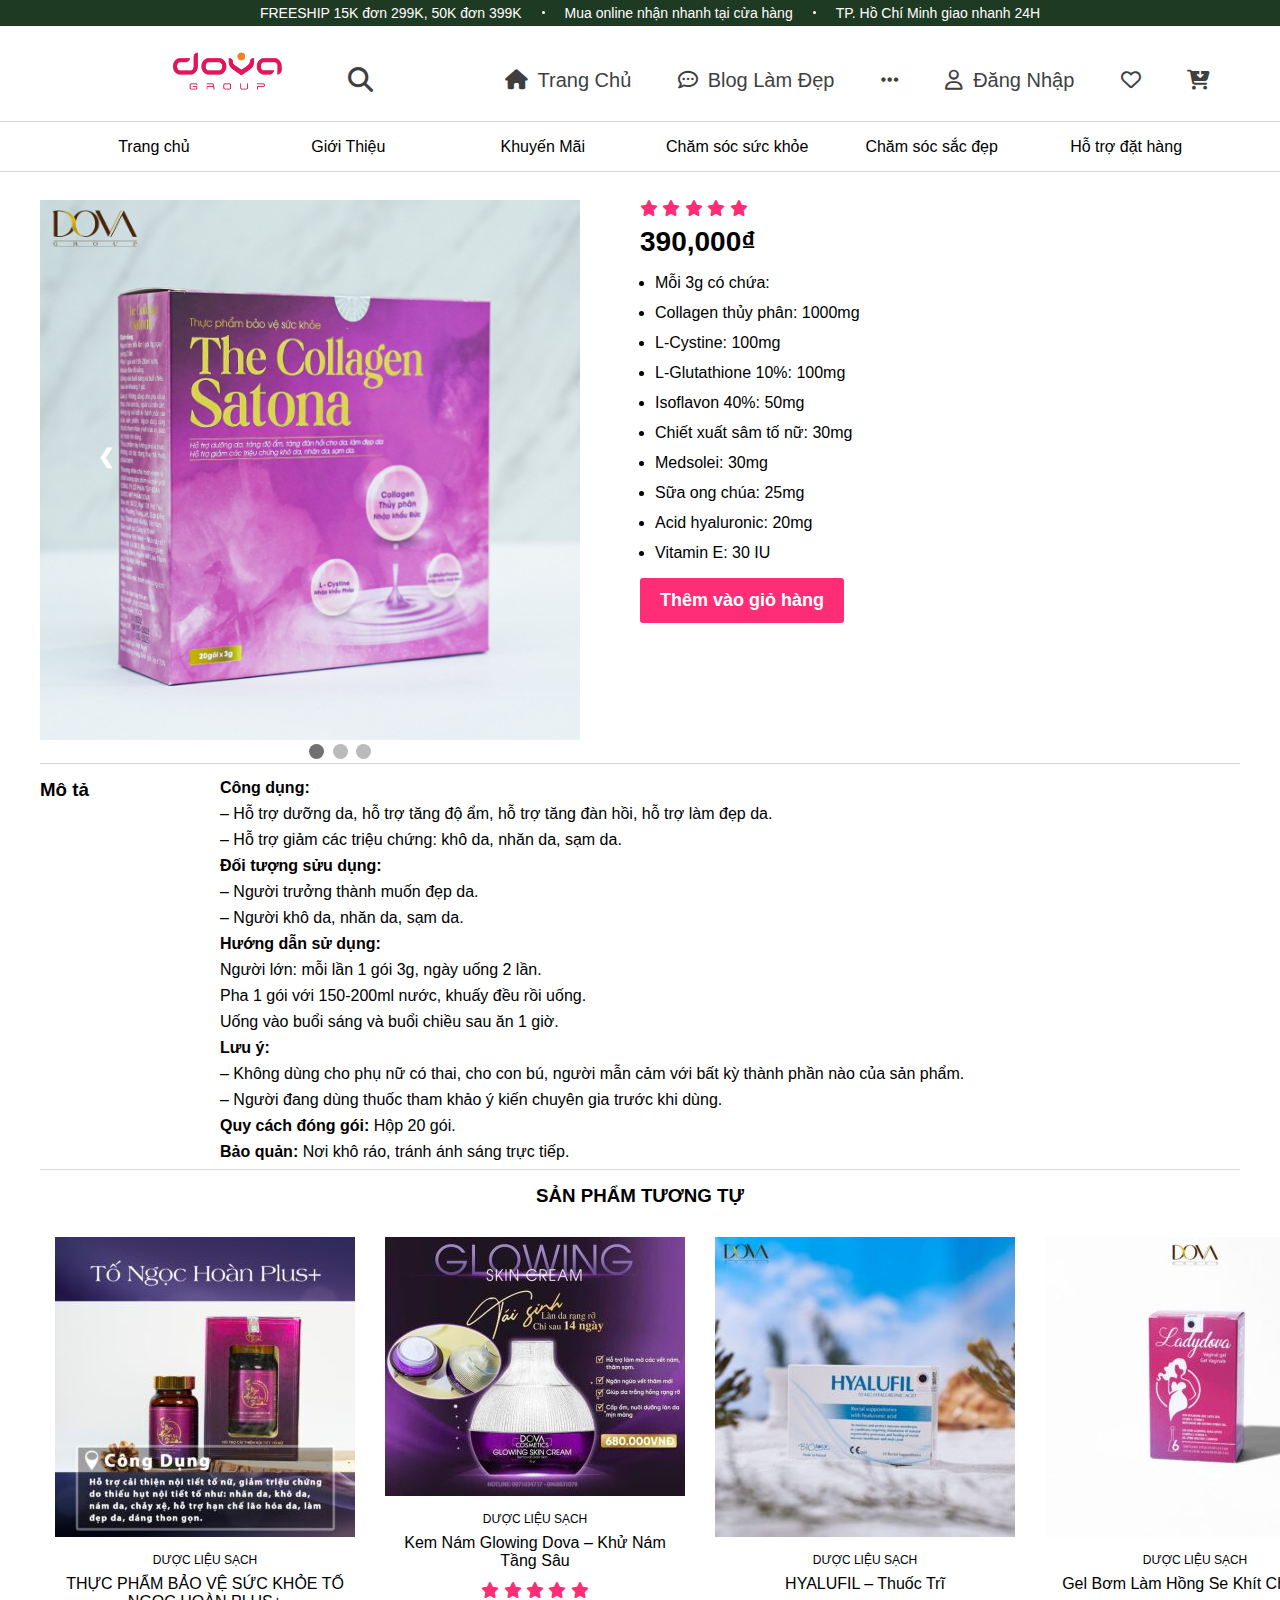
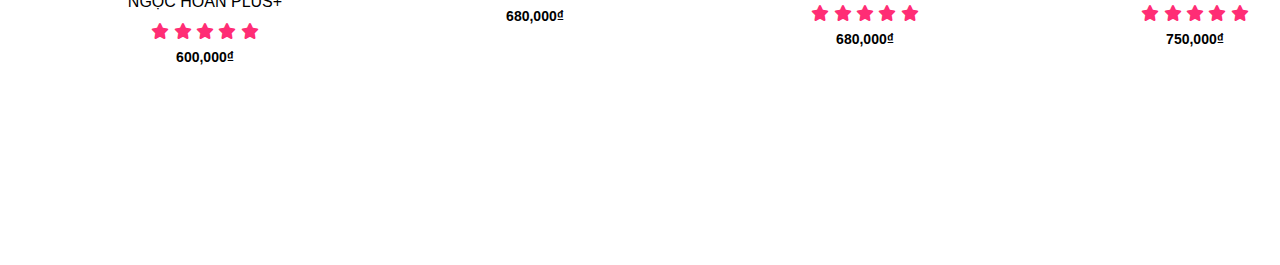
==== product-detail.html @ a6490cde "12/5 s" ====
<!DOCTYPE html>
<html lang="en">

<head>
    <meta charset="UTF-8">
    <meta name="viewport" content="width=device-width, initial-scale=1.0">
    <title>DOVA</title>
    <link rel="stylesheet" href="https://cdnjs.cloudflare.com/ajax/libs/font-awesome/6.5.2/css/all.min.css" />
    <link rel="stylesheet" href="assest/css/style.css">
    <link rel="stylesheet" href="assest/css/product-detail.css">

</head>

<body>
    <div id="main">
        <div id="header">
            <div class="top__header">
                <div class="top__header-sale">FREESHIP 15K đơn 299K, 50K đơn 399K</div>
                <div class="top__header-sale space"></div>
                <div class="top__header-sale">Mua online nhận nhanh tại cửa hàng</div>
                <div class="top__header-sale space"></div>
                <div class="top__header-sale">TP. Hồ Chí Minh giao nhanh 24H</div>
            </div>
            <nav class="center__header">
                <ul class="center__header-ul">
                    <li class="center__header-li">
                        <img src="assest/image/logo.png" alt="logo" style="width:130px">
                    </li>
                    <li class="center__header-li">
                        <div class="center__header-li-search">
                            <i class="fa-solid fa-magnifying-glass"></i>
                        </div>
                    </li>
                    <li class="center__header-li">
                        <a href=""><i class="fa-solid fa-house"></i><span class="center__header-span">Trang
                                Chủ</span></a>

                    </li>
                    <li class="center__header-li">
                        <a href=""><i class="fa-regular fa-comment-dots"></i><span class="center__header-span">Blog Làm
                                Đẹp</span></a>

                    </li>
                    <li class="center__header-li">
                        <a href=""><i class="fa-solid fa-ellipsis"></i></a>
                    </li>
                    <li class="center__header-li">
                        <a href=""><i class="fa-regular fa-user"></i><span class="center__header-span">Đăng
                                Nhập</span></a>

                    </li>
                    <li class="center__header-li">
                        <a href=""><i class="fa-regular fa-heart"></i></a>
                    </li>
                    <li class="center__header-li">
                        <a href=""><i class="fa-solid fa-cart-arrow-down"></i></a>
                    </li>
                </ul>
            </nav>
            <nav class="bottom__header-menu">
                <ul>
                    <li class="bottom__header-li">
                        <a href="">Trang chủ</a>
                    </li>
                    <li class="bottom__header-li">
                        <a href="">Giới Thiệu</a>
                        <div class="box-submenu">
                            <ul>
                                <li class="box"><a
                                        href="https://eva.vn/nhan-vat-dep/a-hau-doanh-nhan-do-thi-van-anh-tro-thanh-dai-su-thuong-hieu-cua-dova-group-c262a522842.html?fbclid=IwZXh0bgNhZW0CMTAAAR0fRUrZaaQbsY3ogPz7OvZLKCM9IyGFdwpzVLK9JIgMuUllaYKMH0F7104_aem_AQQ5EDlS_EAVSYdzBAvLxYKsCRTvyVUkx0f4xTQNYvRNdqJoB_bWZwqBvP1R-X_pZ69zupzXatJ4HCBm0cHtUwTf">Đại
                                        sứ thương hiệu</a></li>
                                <li class="box"><a href="">Hành trình 10 năm</a></li>
                                <li class="box"><a href="">Tầm nhìn - Sứ mệnh</a></li>
                                <li class="box"><a href="">Đội ngũ nhân viên</a></li>
                            </ul>
                        </div>
                    </li>
                    <li class="bottom__header-li">
                        <a href="">Khuyến Mãi</a>
                    </li>
                    <li class="bottom__header-li">
                        <a href="">Chăm sóc sức khỏe</a>
                    </li>
                    <li class="bottom__header-li">
                        <a href="">Chăm sóc sắc đẹp</a>
                    </li>
                    <li class="bottom__header-li">
                        <a href="">Hỗ trợ đặt hàng</a>
                    </li>
                </ul>
            </nav>
        </div>

        <div class="wrapper">
            <div class="product-container">
                <div class="product-detail">
                    <div id="slider_chitietsp">

                        <div class="bgr">
                            <img src="assest/image/Collagen1.jpg" alt="" style="width: 90%;">
                        </div>
                        <div class="bgr">
                            <img src="assest/image/Collagen2.jpg" alt="" style="width: 90%;">
                        </div>
                        <div class="bgr">
                            <img src="assest/image/Collagen3.jpg" alt="" style="width: 90%;">
                        </div>
                        <a class="prev" onclick="plusSlides(-1)">❮</a>
                        <a class="next" onclick="plusSlides(1)">❯</a>

                        <div style="text-align:center">
                            <span class="dot" onclick="currentSlide(1)"></span>
                            <span class="dot" onclick="currentSlide(2)"></span>
                            <span class="dot" onclick="currentSlide(3)"></span>
                        </div>
                    </div>
                    <div class="p-detail">
                        <div class="product-rating">
                            <i class="fa fa-star" aria-hidden="true"></i>
                            <i class="fa fa-star" aria-hidden="true"></i>
                            <i class="fa fa-star" aria-hidden="true"></i>
                            <i class="fa fa-star" aria-hidden="true"></i>
                            <i class="fa fa-star" aria-hidden="true"></i>
                        </div>
                        <div class="product-price">
                            390,000₫
                        </div>
                        <div class="product-short-description">
                            <ul>
                                <li>Mỗi 3g có chứa:</li>
                                <li>Collagen thủy phân: 1000mg</li>
                                <li>L-Cystine: 100mg</li>
                                <li>L-Glutathione 10%: 100mg</li>
                                <li>Isoflavon 40%: 50mg</li>
                                <li>Chiết xuất sâm tố nữ: 30mg</li>
                                <li>Medsolei: 30mg</li>
                                <li>Sữa ong chúa: 25mg</li>
                                <li>Acid hyaluronic: 20mg</li>
                                <li>Vitamin E: 30 IU</li>
                            </ul>
                        </div>
                        <div class="product-button">
                            <button class="btn btn-add-cart">
                                Thêm vào giỏ hàng
                            </button>
                        </div>
                    </div>
                </div>
                <div class="product-description">
                    <h3>Mô tả</h3>
                    <div class="product-description-detail">
                        <div><strong>Công dụng:</strong></div>
                        <div>– Hỗ trợ dưỡng da, hỗ trợ tăng độ ẩm, hỗ trợ tăng đàn hồi, hỗ trợ làm đẹp da.</div>
                        <div>– Hỗ trợ giảm các triệu chứng: khô da, nhăn da, sạm da.</div>
                        <div><strong>Đối tượng sửu dụng:</strong></div>
                        <div>– Người trưởng thành muốn đẹp da.</div>
                        <div>– Người khô da, nhăn da, sạm da.</div>
                        <div><strong>Hướng dẫn sử dụng:</strong></div>
                        <div>Người lớn: mỗi lần 1 gói 3g, ngày uống 2 lần.</div>
                        <div>Pha 1 gói với 150-200ml nước, khuấy đều rồi uống.</div>
                        <div>Uống vào buổi sáng và buổi chiều sau ăn 1 giờ.</div>
                        <div><strong>Lưu ý:</strong></div>
                        <div>– Không dùng cho phụ nữ có thai, cho con bú, người mẫn cảm với bất kỳ thành phần nào của
                            sản phẩm.</div>
                        <div>– Người đang dùng thuốc tham khảo ý kiến chuyên gia trước khi dùng.</div>
                        <div><strong>Quy cách đóng gói:</strong>&nbsp;Hộp 20 gói.</div>
                        <div><strong>Bảo quản:</strong>&nbsp;Nơi khô ráo, tránh ánh sáng trực tiếp.</div>
                    </div>
                </div>
                <div class="product-related">
                    <h3>Sản phẩm tương tự</h3>
                    <div class="p-related">
                        <div class="product-relateds">
                            <div class="p-related-detail">
                                <img src="assest/image/p1.jpg" alt="">
                                <p>Dược liệu sạch</p>
                                <h4>THỰC PHẨM BẢO VỆ SỨC KHỎE TỐ NGỌC HOÀN PLUS+</h4>
                                <div class="product-rating">
                                    <i class="fa fa-star" aria-hidden="true"></i>
                                    <i class="fa fa-star" aria-hidden="true"></i>
                                    <i class="fa fa-star" aria-hidden="true"></i>
                                    <i class="fa fa-star" aria-hidden="true"></i>
                                    <i class="fa fa-star" aria-hidden="true"></i>
                                </div>
                                <div class="p-related-price">
                                    600,000₫
                                </div>
                            </div>
                            <div class="p-related-detail">
                                <img src="assest/image/Kem_nám.jpg" alt="" >
                                <p>Dược liệu sạch</p>
                                <h4>Kem Nám Glowing Dova – Khử Nám Tầng Sâu</h4>
                                <div class="product-rating">
                                    <i class="fa fa-star" aria-hidden="true"></i>
                                    <i class="fa fa-star" aria-hidden="true"></i>
                                    <i class="fa fa-star" aria-hidden="true"></i>
                                    <i class="fa fa-star" aria-hidden="true"></i>
                                    <i class="fa fa-star" aria-hidden="true"></i>
                                </div>
                                <div class="p-related-price">
                                    680,000₫
                                </div>
                            </div>
                            <div class="p-related-detail">
                                <img src="assest/image/Thuốc_Trĩ.jpg" alt="">
                                <p>Dược liệu sạch</p>
                                <h4>HYALUFIL – Thuốc Trĩ</h4>
                                <div class="product-rating">
                                    <i class="fa fa-star" aria-hidden="true"></i>
                                    <i class="fa fa-star" aria-hidden="true"></i>
                                    <i class="fa fa-star" aria-hidden="true"></i>
                                    <i class="fa fa-star" aria-hidden="true"></i>
                                    <i class="fa fa-star" aria-hidden="true"></i>
                                </div>
                                <div class="p-related-price">
                                    680,000₫
                                </div>
                            </div>
                            <div class="p-related-detail">
                                <img src="assest/image/GEL.jpg" alt="">
                                <p>Dược liệu sạch</p>
                                <h4>Gel Bơm Làm Hồng Se Khít Châu Âu</h4>
                                <div class="product-rating">
                                    <i class="fa fa-star" aria-hidden="true"></i>
                                    <i class="fa fa-star" aria-hidden="true"></i>
                                    <i class="fa fa-star" aria-hidden="true"></i>
                                    <i class="fa fa-star" aria-hidden="true"></i>
                                    <i class="fa fa-star" aria-hidden="true"></i>
                                </div>
                                <div class="p-related-price">
                                    750,000₫
                                </div>
                            </div>
                        </div>
                    </div>
                </div>
            </div>
        </div>

        <div id="footer">

        </div>
    </div>


    <script src="assest/javascript/script.js"></script>
</body>

</html>
---- assest/css/style.css ----
* {
    margin: 0;
    padding: 0;
    box-sizing: border-box;
    font-family: sans-serif;
}

#header {
    position: fixed;
    left: 0px;
    right: 0px;
    top: 0px;
    background: rgb(255, 255, 255);
    z-index: 1;
}

.top__header {

    display: flex;
    justify-content: center;
    align-content: center;
    background-color: #1f3a22;
    width: auto;
    height: 26px;
    position: relative;
}

.top__header-sale {
    font-size: 14px;
    margin-left: 20px;
    margin-top: 5px;
    color: white;
}

.space {
    width: 3px;
    height: 3px;
    min-width: 3px;
    border-radius: 50%;
    background-color: white;
    margin-top: 11px;
}

.center__header {
    background-color: rgb(255, 255, 255);
    margin-bottom: 50px;
    height: 45px;
    color: rgb(0, 0, 0);
    margin-left: 9%;

}

.center__header-ul {
    display: flex;
    justify-content: space-between;
    align-items: center;
    max-width: 1300px;
    position: relative;
    width: 90%;
    margin-left: 4%;

}

.center__header-li {
    list-style: none;
    color: rgb(64, 63, 63);
    

}
.center__header-li-space {
    list-style: none;
    height: 20px;
    min-width: 2px;
    border-radius: 10%;
    background-color: rgb(64, 63, 63);
    margin-top: 11px;
    margin-right: 30px;
    margin-left: 30px;
}
.center__header-li-search {
    margin-right: 70px;
    margin-left: 50px;
}
.center__header-li-search .search-header {
    width: 260px;
    height: 40px;
    border-radius: 40px;

}

.fa-magnifying-glass {
    margin-left: -40px;
    font-size: 25px;
}

.center__header-li i {
    margin-top: 10px;
}

.center__header-li {
    font-size: 20px;

}

.center__header-li a {
    text-decoration: none;
    color: rgb(64, 63, 63);
}

.center__header-li .center__header-span {
    margin-left: 10px;
}

.bottom__header-menu {
    border-bottom: 1px solid #d3d7d3;
}

.bottom__header-menu ul {

    height: 50px;
    border-top: 1px solid #d3d7d3;
    text-align: center;

}

.bottom__header-menu .bottom__header-li {
    list-style-type: none;
    display: inline-table;
    height: 40px;
    width: 190px;
    line-height: 50px;
}
.fa-chevron-down {
    color: rgb(64, 63, 63);
}
.bottom__header-menu a {
    color: rgb(0, 0, 0);
    text-decoration: none;
    display: block;
    position: relative;

}

.bottom__header-menu .bottom__header-li>a::after {
    content: "";
    height: 5px;
    width: 0;
    background: #cd2e98;
    position: absolute;
    bottom: 0px;
    left: 0;
    transition: all 0.3s ease-in-out;
    border-radius: 10px;
}

.bottom__header-menu a:hover::after {
    width: 100%;
}

.bottom__header-menu .fa-chevron-down {
    margin-left: 5px;
}

.box-submenu .box {
    background: #ffffff;
    list-style: none;
}

.bottom__header-menu:hover .box-submenu {
    position: relative;
}

.box-submenu {
    display: none;
}

.bottom__header-menu li:hover .box-submenu {
    display: block;
}

.box-submenu ul li a {
    border-bottom: 1px solid #f0f0f0;
}

.bottom__header-li .box-submenu ul li:hover a {
    border-bottom: 1px solid #d77373;
}

/* slider */
#slider {
    margin: auto;
    max-width: 1060px;
    position: relative;
    margin-top: 180px;
}

#slider .bgr {
    margin-left: 82px;
}

#silder .bgr img {
    width: 100%;
    vertical-align: middle;
}


.prev,
.next {
    cursor: pointer;
    position: absolute;
    top: 50%;
    width: auto;
    padding: 16px;
    margin-top: -22px;
    color: white;
    font-weight: bold;
    font-size: 20px;
    transition: 0.6s ease;
    user-select: none;
}

.next {
    right: 86px;
    border-radius: 3px 0 0 3px;
}

.prev {
    left: 82px;
}

.prev:hover,
.next:hover {
    background-color: rgba(175, 227, 195, 0.8);
}

.dot {
    cursor: pointer;
    height: 15px;
    width: 15px;
    margin: 0 2px;
    background-color: #bbb;
    border-radius: 50%;
    display: inline-block;
    transition: background-color 0.6s ease;
}

.active,
.dot:hover {
    background-color: #717171;
}

.bgr {
    animation-name: fade;
    animation-duration: 1.5s;

}

@keyframes bgr {
    from {
        opacity: .4
    }

    to {
        opacity: 1
    }
}

@media only screen and (max-width: 300px) {

    .prev,
    .next,
    .text {
        font-size: 11px
    }
}

/*  */

.content-sidenav {
    display: flex;
}

/* list danh mục */
.grid {
    width: 360px;
    height: 764px;
    margin-left: 30px;
}

.grid__row {
    padding: 15px;
    cursor: pointer;
    position: absolute;
    top: 175px;
    color: rgb(15, 15, 15);
    background-image: url('../image/bg-danhmuc1.jpg');
    font-weight: lighter;
    font-size: 1.2rem;
    margin: auto;
    border-radius: 30px;
}

.grid__column-4 {
    padding-left: 12px;
    padding-right: 0px;
    width: auto;
}

.grid__column-8 {
    padding: 12px 12px;
    width: auto;
}

.category {
    border-radius: 2px;
}

.category_heading {
    font-size: 1.5rem;
    padding: 8px 16px;
    border-bottom: 1px solid rgba(0, 0, 0, 0.5);
}

.category_heading-icon {
    font-size: 1.2rem;
    margin-right: 4px;
    position: relative;
    top: -1px;
}

.category-list {
    padding-left: 0 0 8px 0;
    list-style: none;
}

.category-item__link {
    position: relative;
    font-size: 1.2rem;
    color: var(--text-color);
    text-decoration: none;
    padding: 8px 16px;
    display: block;
    transition: right linear 0.1s;
    right: 0;
}

.category-item__link:hover {
    right: -4px;
    color: var(--primary-color);
}
/* chi tiết sp */
#header {
    z-index: 1;
}

.wrapper {
    max-width: 1200px;
    margin: 200px auto;
}

.product-detail {
    display: flex;
}

#slider_chitietsp {
    width: 50%;
    margin-top: 0;
    min-height: 450px;
}

.p-detail {
    width: 50%;
}

.product-price {
    font-weight: 700;
    font-size: 28px;
    margin-bottom: 16px;
}

.product-short-description {
    padding-left: 15px;
    margin-bottom: 16px;
}

.product-short-description ul li {
    margin-bottom: 12px;
}

.product-rating {
    margin-bottom: 8px;
}

.product-rating {
    font-size: 16px;
    color: #ff2d75;
}

.btn-add-cart {
    cursor: pointer;
    font-size: 18px;
    color: #fff;
    padding: 12px 20px;
    border: none;
    background-color: #ff2d75;
    font-weight: 700;
    border-radius: 3px;
}

.btn-add-cart:hover {
    box-shadow: inset 0 0 0 100px rgba(0,0,0,.2);
}

.product-description {
    padding-top: 15px;
    border-top: 1px solid #d7d7d7;
    display: flex;
}

.product-description h3 {
    width: 15%;
}

.product-description .product-description-detail {
    width: 85%;
}

.product-description-detail * {
    margin-bottom: 8px;
}

.product-related {
    padding-top: 15px;
    border-top: 1px solid #d7d7d7;
}

.product-related h3 {
    font-weight: 700;
    font-style: 28px;
    text-transform: uppercase;
    text-align: center;
    margin-bottom: 30px;
}

.product-relateds {
    display: flex;
}

.p-related-detail {
    padding: 0 15px;
}

.p-related-detail img {
    margin-bottom: 12px;
}

.p-related-detail p {
    font-size: 12px;
    font-weight: 300;
    margin-bottom: 8px;
    text-transform: uppercase;
    text-align: center;
}

.p-related-detail h4 {
    font-weight: 300;
    text-align: center;
    font-size: 16px;
    white-space: .1;
    margin-bottom: 12px;
}

.p-related-detail .product-rating {
    text-align: center;
}

.p-related-price {
    font-weight: 700;
    font-size: 14px;
    text-align: center;
}
/* top sp bán chạy*/
.selling {
    max-width: 1170px;
    margin: 0 auto;
}
.headline-selling {
    text-align: center;
    padding: 30px 0px;
}
h2 {
    font-size: 24px;
    padding: 13px 23px;
    text-transform: uppercase;
    color: rgb(64, 63, 64);
    border: 2px solid rgb(64, 63, 64);
    border-radius: 25px;
    display: inline-block;
}
ul.products {
    display: flex;
    flex-wrap: wrap;
    justify-content: space-between;
    list-style: none;
}
ul.products li {
    flex-basis: 25%;
    padding-left: 18px;
    padding-right: 18px;
    box-sizing: border-box;
    margin-bottom: 18px;
}
ul.products li img {
    max-width: 100%;
    object-fit: cover;
    height: 300px;
    border-top-left-radius: 20px;
    border-top-right-radius: 20px;
    transition: all 0.3s ease-in-out;
}
ul.products li:hover img {
    transform: scale(1.1);
}
ul.products li .product-top a.buy-now {
    text-decoration: none;
    text-transform: uppercase;
    text-align: center;
    display: block;
    background: #d73c91;
    color: rgb(255, 255, 255);
    padding: 10px 0px;
    margin-top: 10px;
}
ul.products li .product-info a {
    display: block;
    text-decoration: none;
}
ul.products li .product-info .product-cat {
    font-size: 14px;
    margin-top: 10px;
    color: rgb(101, 101, 101);
}
ul.products li .product-info .product-name {
    font-size: 20px;
    margin-top: 5px;
    color: rgb(19, 18, 19);
    font-weight: 550;
}
ul.products li .product-info .product-info-price {
    font-weight: 600;
    font-size: 17px;
    margin-top: 10px;
    margin-bottom: 15px;
}
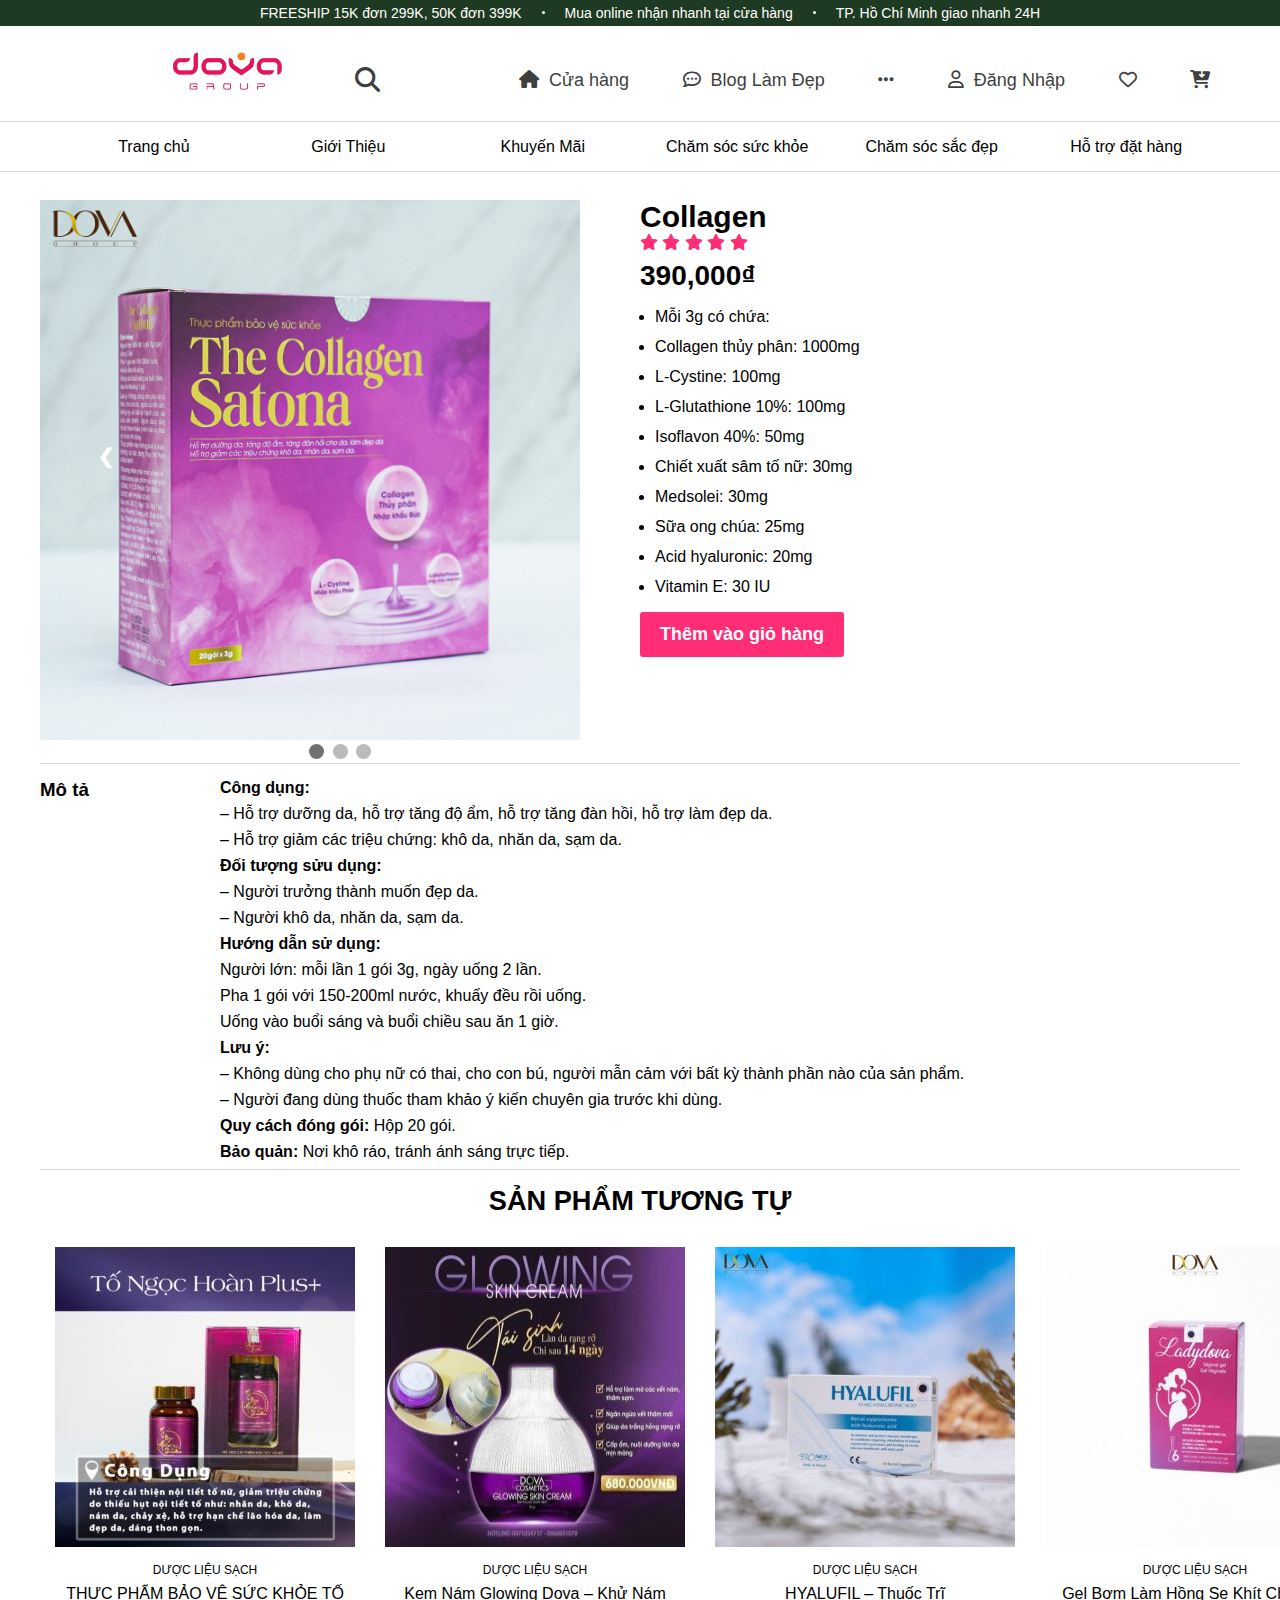
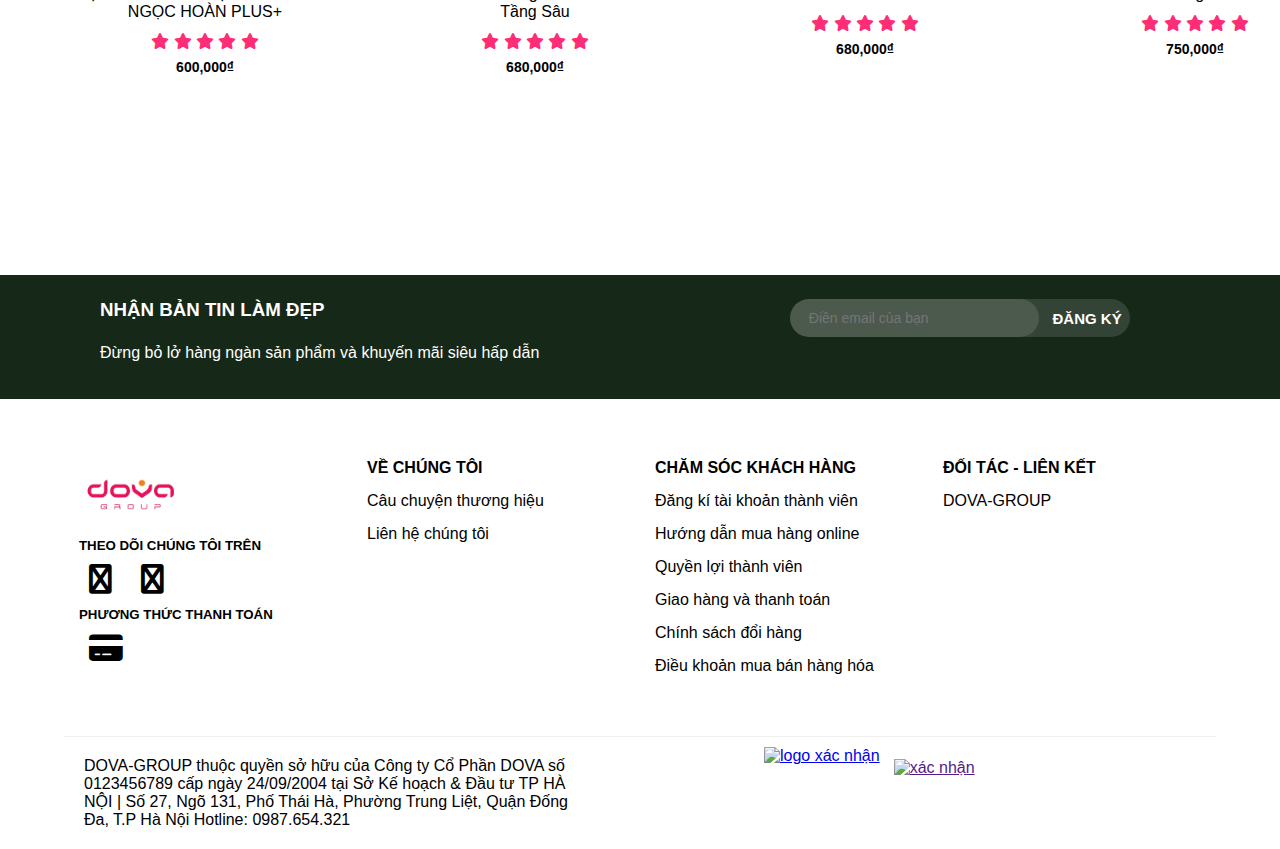
==== commit 607010bc: "17/5" ====
--- a/product-detail.html
+++ b/product-detail.html
@@ -32,8 +32,7 @@
                         </div>
                     </li>
                     <li class="center__header-li">
-                        <a href=""><i class="fa-solid fa-house"></i><span class="center__header-span">Trang
-                                Chủ</span></a>
+                        <a href=""><i class="fa-solid fa-house"></i><span class="center__header-span">Cửa hàng</span></a>
 
                     </li>
                     <li class="center__header-li">
@@ -60,7 +59,7 @@
             <nav class="bottom__header-menu">
                 <ul>
                     <li class="bottom__header-li">
-                        <a href="">Trang chủ</a>
+                        <a href="index.html">Trang chủ</a>
                     </li>
                     <li class="bottom__header-li">
                         <a href="">Giới Thiệu</a>
@@ -115,6 +114,7 @@
                         </div>
                     </div>
                     <div class="p-detail">
+                        <h3>Collagen</h3>
                         <div class="product-rating">
                             <i class="fa fa-star" aria-hidden="true"></i>
                             <i class="fa fa-star" aria-hidden="true"></i>
@@ -187,7 +187,7 @@
                                 </div>
                             </div>
                             <div class="p-related-detail">
-                                <img src="assest/image/Kem_nám.jpg" alt="" >
+                                <img src="assest/image/Kem_nám.jpg" alt="" style="height: 300px; width: 300px;" >
                                 <p>Dược liệu sạch</p>
                                 <h4>Kem Nám Glowing Dova – Khử Nám Tầng Sâu</h4>
                                 <div class="product-rating">
@@ -238,7 +238,112 @@
         </div>
 
         <div id="footer">
-
+            <div class="footer-top">
+                <div class="footer-top-center">
+                    <div class="footer-top-right">
+                        <h3>NHẬN BẢN TIN LÀM ĐẸP</h3>
+                        <br>
+                        <p style="margin-top: 5px;">Đừng bỏ lở hàng ngàn sản phẩm và khuyến mãi siêu hấp dẫn</p>
+                    </div>
+                    <div class="footer-top-left">
+                        <div class="footer-top-search ">
+                            <input type="text" placeholder="  Điền email của bạn" class="footer-top-search-email "
+                                value="">
+
+                            <div class="footer-top-search-register">
+                                <a href="">ĐĂNG KÝ</a>
+                            </div>
+                        </div>
+                    </div>
+                </div>
+            </div>
+
+            <div class="footer-center">
+                <div class="footer-center-support">
+                    <a href="#" class="footer-center-support-img"><img src="assest/image/logo.png" alt=""></a>
+                    <div class="footer-center-support-item">
+                        <h5>THEO DÕI CHÚNG TÔI TRÊN</h5>
+                        <div class="footer-center-support-item-flex">
+                            <a href=""><i class="fa fa-facebook-square" aria-hidden="true"></i></a>
+                            <a href=""><i class="fa fa-youtube-play" aria-hidden="true"></i></a>
+                            <a href=""><i class="fa fa-instagram" aria-hidden="true"></i></a>
+                        </div>
+                    </div>
+                    <div class="footer-center-support-banking">
+                        <h5>PHƯƠNG THỨC THANH TOÁN</h5>
+                        <div class="footer-center-support-item-flex">
+                            <a href=""><i class="fa fa-credit-card-alt" aria-hidden="true"></i></a>
+                            <a href=""><i class="fa fa-money" aria-hidden="true"></i></a>
+                        </div>
+                    </div>
+                </div>
+
+                <div class="footer-center-support">
+                    <h4>VỀ CHÚNG TÔI</h4>
+                    <div class="footer-center-support-colum">
+                        <a href="">Câu chuyện thương hiệu</a>
+                    </div>
+                    <div class="footer-center-support-colum">
+                        <a href="">Liên hệ chúng tôi</a>
+                    </div>
+                </div>
+
+                <div class="footer-center-support">
+                    <h4>CHĂM SÓC KHÁCH HÀNG</h4>
+                    <div class="footer-center-support-colum">
+                        <a href="">Đăng kí tài khoản thành viên</a>
+                    </div>
+                    <div class="footer-center-support-colum">
+                        <a href="">Hướng dẫn mua hàng online</a>
+                    </div>
+                    <div class="footer-center-support-colum">
+                        <a href="">Quyền lợi thành viên</a>
+                    </div>
+                    <div class="footer-center-support-colum">
+                        <a href="">Giao hàng và thanh toán</a>
+                    </div>
+                    <div class="footer-center-support-colum">
+                        <a href="">Chính sách đổi hàng</a>
+                    </div>
+                    <div class="footer-center-support-colum">
+                        <a href="">Điều khoản mua bán hàng hóa</a>
+                    </div>
+                </div>
+
+                <div class="footer-center-support">
+                    <h4>ĐỐI TÁC - LIÊN KẾT</h4>
+                    <div class="footer-center-support-colum">
+                        <a href="">DOVA-GROUP</a>
+                    </div>
+                </div>
+            </div>
+
+            <div class="footer-bottom">
+                <div class="footer-bottom-dash">
+                </div>
+                <div class="footer-bottom-support">
+                    <div class="footer-bottom-support-left">
+                        <p> DOVA-GROUP thuộc quyền sở hữu của Công ty Cổ Phần DOVA số 0123456789 cấp ngày 24/09/2004 tại
+                            Sở Kế hoạch & Đầu tư TP HÀ NỘI | Số 27, Ngõ 131, Phố Thái Hà, Phường Trung Liệt, Quận Đống
+                            Đa, T.P Hà Nội
+                            Hotline: 0987.654.321</p>
+                    </div>
+                    <div class="footer-bottom-support-right">
+                        <div class="footer-bottom-support-img">
+                            <a href="http://online.gov.vn/Home/WebDetails/4549" target="_blank" class="ft-img1">
+                                <img src="https://shopfront-cdn.tekoapis.com/common/da-dang-ky.png" alt="logo xác nhận"
+                                    class="ft-img2">
+                            </a>
+                        </div>
+                        <div class="footer-bottom-support-img">
+                            <a href="" target="_blank">
+                                <img src="https://thefaceshop.com.vn/images/verified-dmca.png" alt="xác nhận"
+                                    style="width: 50%; margin-top: 12px; margin-left: 14px;">
+                            </a>
+                        </div>
+                    </div>
+                </div>
+            </div>
         </div>
     </div>
 
--- a/assest/css/style.css
+++ b/assest/css/style.css
@@ -60,7 +60,9 @@
     margin-left: 4%;
 
 }
-
+.icon-backend {
+    list-style: none;
+}
 .center__header-li {
     list-style: none;
     color: rgb(64, 63, 63);
@@ -98,7 +100,7 @@
 }
 
 .center__header-li {
-    font-size: 20px;
+    font-size: 18px;
 
 }
 
@@ -371,7 +373,9 @@
 .p-detail {
     width: 50%;
 }
-
+.p-detail h3 {
+    font-size: 30px; 
+}
 .product-price {
     font-weight: 700;
     font-size: 28px;
@@ -432,9 +436,11 @@
 .product-related {
     padding-top: 15px;
     border-top: 1px solid #d7d7d7;
+    text-align: center;
 }
 
 .product-related h3 {
+    font-size: 1.7rem;
     font-weight: 700;
     font-style: 28px;
     text-transform: uppercase;
@@ -452,6 +458,7 @@
 
 .p-related-detail img {
     margin-bottom: 12px;
+    padding: .2;
 }
 
 .p-related-detail p {
@@ -551,4 +558,252 @@
     font-size: 17px;
     margin-top: 10px;
     margin-bottom: 15px;
+}
+.see-more a {
+    text-align: center;
+    font-size: 20px;
+    color: #d55392;
+}
+/* danh mục sản phẩm */
+.detail-category {
+    padding-top: 12%;
+    max-width: 1170px;
+    margin: 0 auto;
+}
+.headline-detail-category {
+    text-align: center;
+    padding: 30px 0px;
+}
+h2 {
+    font-size: 24px;
+    padding: 13px 23px;
+    text-transform: uppercase;
+    color: rgb(64, 63, 64);
+    border: 2px solid rgb(64, 63, 64);
+    border-radius: 25px;
+    display: inline-block;
+}
+ul.products {
+    display: flex;
+    flex-wrap: wrap;
+    justify-content: space-between;
+    list-style: none;
+}
+ul.products li {
+    flex-basis: 25%;
+    padding-left: 18px;
+    padding-right: 18px;
+    box-sizing: border-box;
+    margin-bottom: 18px;
+}
+ul.products li img {
+    max-width: 100%;
+    object-fit: cover;
+    height: 300px;
+    border-top-left-radius: 20px;
+    border-top-right-radius: 20px;
+    transition: all 0.3s ease-in-out;
+}
+ul.products li:hover img {
+    transform: scale(1.1);
+}
+ul.products li .product-top a.buy-now {
+    text-decoration: none;
+    text-transform: uppercase;
+    text-align: center;
+    display: block;
+    background: #d73c91;
+    color: rgb(255, 255, 255);
+    padding: 10px 0px;
+    margin-top: 10px;
+}
+ul.products li .product-info a {
+    display: block;
+    text-decoration: none;
+}
+ul.products li .product-info .product-cat {
+    font-size: 14px;
+    margin-top: 10px;
+    color: rgb(101, 101, 101);
+}
+ul.products li .product-info .product-name {
+    font-size: 20px;
+    margin-top: 5px;
+    color: rgb(19, 18, 19);
+    font-weight: 550;
+}
+ul.products li .product-info .product-info-price {
+    font-weight: 600;
+    font-size: 17px;
+    margin-top: 10px;
+    margin-bottom: 15px;
+}
+
+ /* maybe */
+ul.maybe {
+    display: flex;
+    flex-wrap: wrap;
+    justify-content: center;
+    list-style: none;
+    
+}
+ul.maybe li {
+    flex-basis: 12%;
+    padding-left: 1px;
+    padding-right: 1px;
+    box-sizing: border-box;
+    margin-bottom: 18px;
+    margin-top: 172px;
+}
+ul.maybe li img {
+    max-width: 100%;
+    object-fit: cover;
+    height: 150px;
+    border-top-left-radius: 1px;
+    border-top-right-radius: 1px;
+    transition: all 0.3s ease-in-out;
+}
+ul.maybe li:hover img {
+    transform: scale(1.1);
+}
+.huong {
+    font-size: 12px;
+    padding: 10px 15px;
+    color: rgb(64, 63, 64);
+    border: 2px solid rgb(64, 63, 64);
+    border-radius: 25px;
+    display: inline-block;
+}
+
+.headline-detail-maybe {
+    text-align: center;
+    padding: 30px 0px;
+}
+
+/* Cuối Trang */
+.footer-top {
+    background-color: #162818;
+    width: auto;
+    height: 124px;
+    margin-top: 40px;
+   
+}
+.footer-top-center {
+    text-align: center;
+    color: rgb(255, 255, 255);
+    padding: 24px 100px;
+    -webkit-box-pack: justify;
+    justify-content: space-between;
+    display: flex;
+}
+.footer-top-center .footer-top-right {
+    width: 800px;
+    text-align: left;
+}
+.footer-top-center .footer-top-left {
+    width: 800px;
+}
+.footer-top-center .footer-top-left .footer-top-search {
+    position: relative;
+    font-size: 14px;
+    line-height: 1.5715;
+    background: rgba(255, 255, 255, 0.125);
+    background-image: none;
+    width: 340px;
+    border-radius: 40px;
+    transition: all .3s;
+    display: inline-flex;
+    margin-left: 100px;
+}
+.footer-top-center .footer-top-left .footer-top-search .footer-top-search-email {
+    font-variant: tabular-nums;
+    border: hidden;
+    list-style: none;
+    position: relative;
+    display: inline-block;
+    width: 100%;
+    min-width: 0;
+    padding: 8px 11px;
+    font-size: 14px;
+    line-height: 1.5715;
+    background: rgba(255, 255, 255, 0.125);
+    background-image: none;
+    border-radius: 40px;
+    transition: all .3s;
+}
+.footer-top-center .footer-top-left .footer-top-search .footer-top-search-register {
+    width: 120px;
+    margin-top: 8px;
+    font-weight: 550;
+    margin-left: 5px;
+    font-size: 15px;
+}
+.footer-top-center .footer-top-left .footer-top-search a {
+    text-decoration: none;
+    color: #fff;
+}
+.footer-center {
+    padding: 60px 5%;
+    background: rgb(255, 255, 255);
+    justify-content: space-between;
+    width: 100%;
+    display: inline-flex;
+}
+.footer-center .footer-center-support {
+    width: 25%;
+    padding: 0 15px;
+    flex-direction: column;
+}
+.footer-center .footer-center-support-colum {
+    padding-top: 15px;
+}
+.footer-center .footer-center-support-colum a {
+    text-decoration: none;
+    color: black;
+}
+.footer-center .footer-center-support img{
+    width: 40%;
+
+}
+.footer-center-support .footer-center-support-item-flex {
+    margin-top: 10px;
+    margin-bottom: 10px;
+}
+.footer-center-support .footer-center-support-item-flex a {
+    margin-left: 10px;
+    
+    font-size: 30px;
+    color: black;
+}
+
+
+.footer-bottom {
+   
+    padding: 0 5%;
+    justify-content: space-between;
+}
+.footer-bottom .footer-bottom-support {
+    width: 100%;
+    display: flex;
+}
+.footer-bottom  .footer-bottom-dash {
+    box-sizing: border-box;
+    margin: 0;
+    padding: 0;
+    font-size: 14px;
+    font-variant: tabular-nums;
+    line-height: 1.5715;
+    list-style: none;
+    border-top: 1px solid rgba(0, 0, 0, .06);
+}
+.footer-bottom-support-left {
+    max-width: 530px;
+    margin-right: 20px;
+    padding: 20px ;
+}
+.footer-bottom-support-right {
+   padding-left: 150px;
+   
+   margin-top: 10px;
+   display: flex;
 }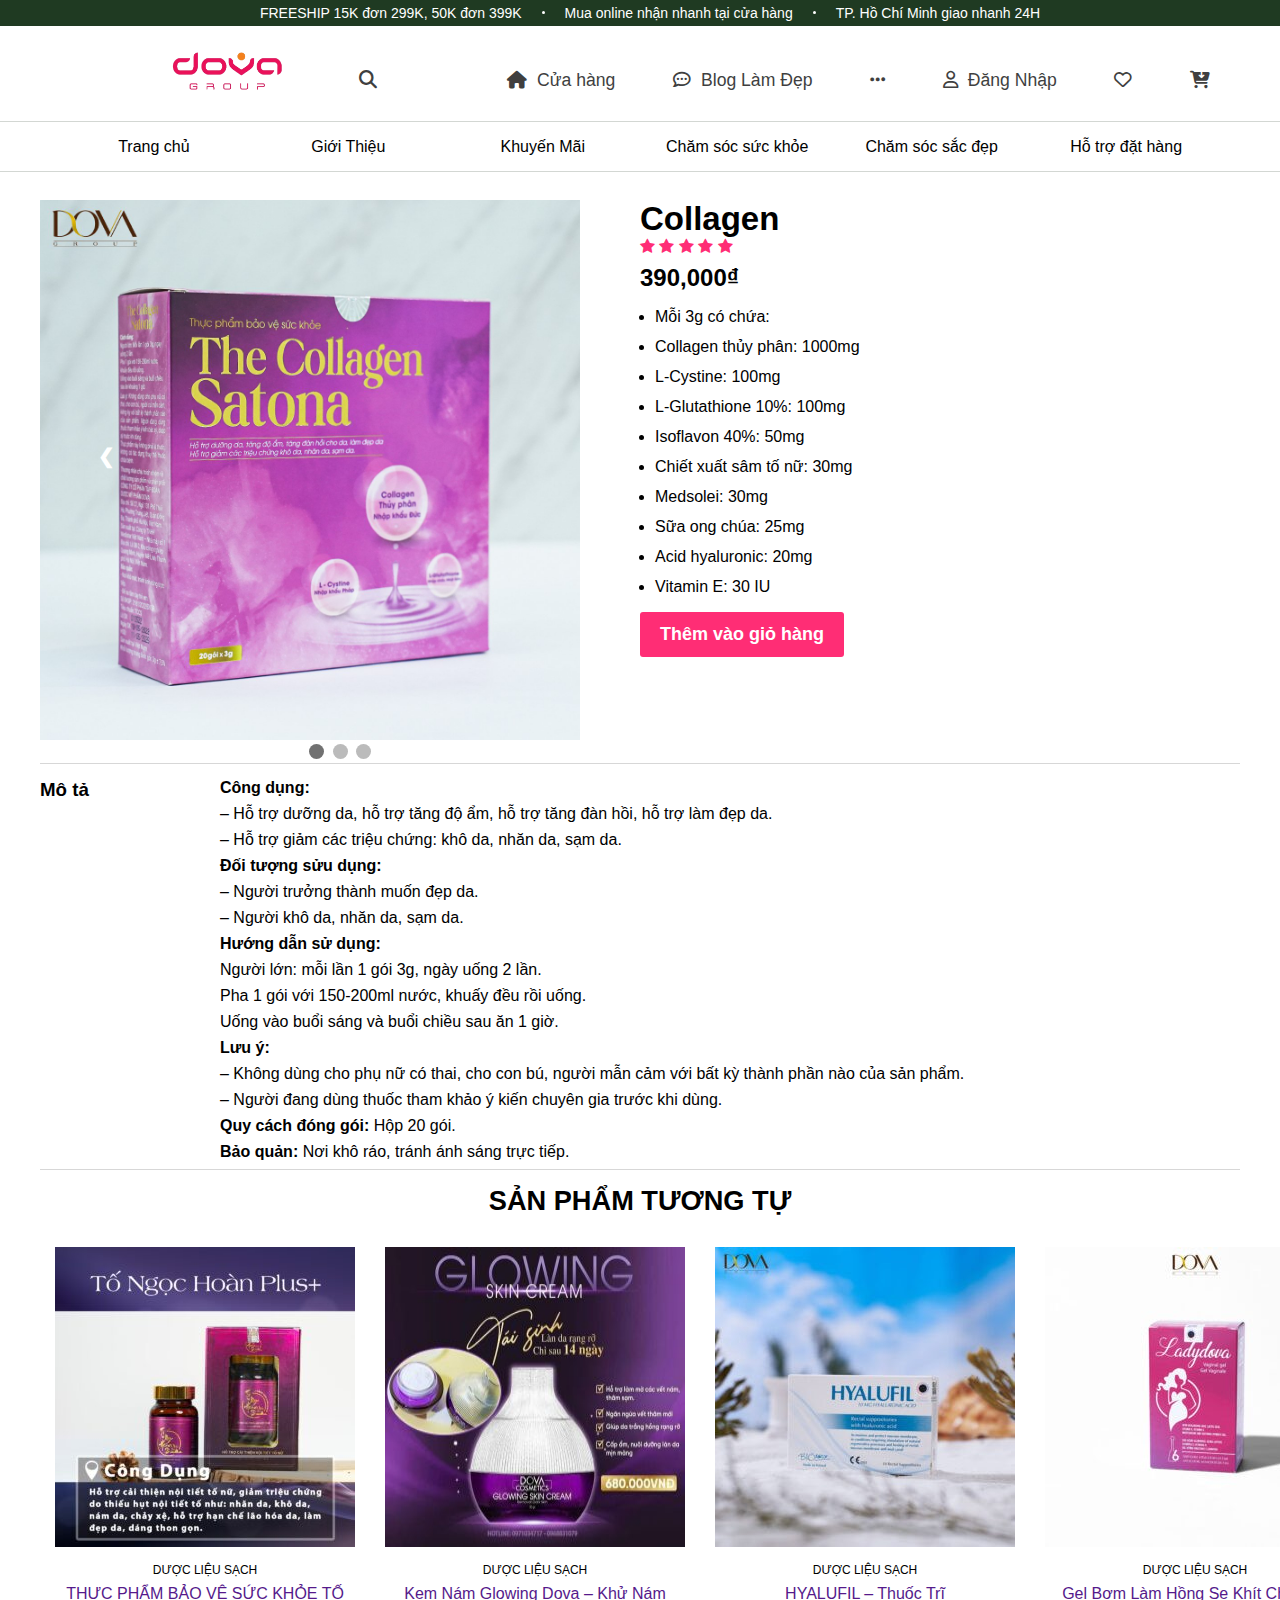
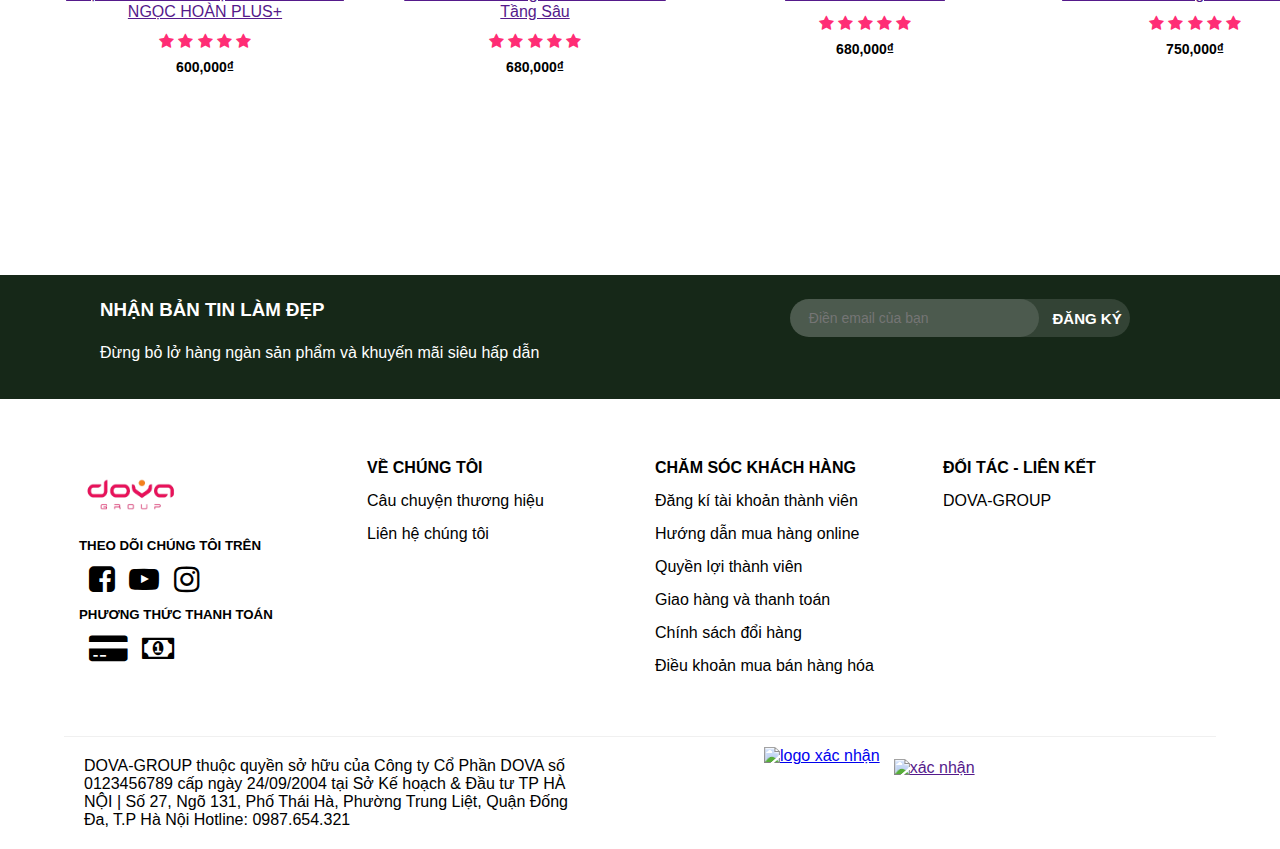
==== commit a605d45d: "17/5/21h" ====
--- a/product-detail.html
+++ b/product-detail.html
@@ -6,6 +6,7 @@
     <meta name="viewport" content="width=device-width, initial-scale=1.0">
     <title>DOVA</title>
     <link rel="stylesheet" href="https://cdnjs.cloudflare.com/ajax/libs/font-awesome/6.5.2/css/all.min.css" />
+    <link rel="stylesheet" href="https://cdnjs.cloudflare.com/ajax/libs/font-awesome/4.7.0/css/font-awesome.min.css">
     <link rel="stylesheet" href="assest/css/style.css">
     <link rel="stylesheet" href="assest/css/product-detail.css">
 
@@ -172,9 +173,9 @@
                     <div class="p-related">
                         <div class="product-relateds">
                             <div class="p-related-detail">
-                                <img src="assest/image/p1.jpg" alt="">
+                                <a href=""><img src="assest/image/p1.jpg" alt=""></a>
                                 <p>Dược liệu sạch</p>
-                                <h4>THỰC PHẨM BẢO VỆ SỨC KHỎE TỐ NGỌC HOÀN PLUS+</h4>
+                                <a href=""><h4>THỰC PHẨM BẢO VỆ SỨC KHỎE TỐ NGỌC HOÀN PLUS+</h4></a>
                                 <div class="product-rating">
                                     <i class="fa fa-star" aria-hidden="true"></i>
                                     <i class="fa fa-star" aria-hidden="true"></i>
@@ -187,9 +188,9 @@
                                 </div>
                             </div>
                             <div class="p-related-detail">
-                                <img src="assest/image/Kem_nám.jpg" alt="" style="height: 300px; width: 300px;" >
+                                <a href=""><img src="assest/image/Kem_nám.jpg" alt="" style="height: 300px; width: 300px;" ></a>
                                 <p>Dược liệu sạch</p>
-                                <h4>Kem Nám Glowing Dova – Khử Nám Tầng Sâu</h4>
+                                <a href=""><h4>Kem Nám Glowing Dova – Khử Nám Tầng Sâu</h4></a>
                                 <div class="product-rating">
                                     <i class="fa fa-star" aria-hidden="true"></i>
                                     <i class="fa fa-star" aria-hidden="true"></i>
@@ -202,9 +203,9 @@
                                 </div>
                             </div>
                             <div class="p-related-detail">
-                                <img src="assest/image/Thuốc_Trĩ.jpg" alt="">
+                                <a href=""><img src="assest/image/Thuốc_Trĩ.jpg" alt=""></a>
                                 <p>Dược liệu sạch</p>
-                                <h4>HYALUFIL – Thuốc Trĩ</h4>
+                                <a href=""><h4>HYALUFIL – Thuốc Trĩ</h4></a>
                                 <div class="product-rating">
                                     <i class="fa fa-star" aria-hidden="true"></i>
                                     <i class="fa fa-star" aria-hidden="true"></i>
@@ -217,9 +218,9 @@
                                 </div>
                             </div>
                             <div class="p-related-detail">
-                                <img src="assest/image/GEL.jpg" alt="">
+                                <a href=""><img src="assest/image/GEL.jpg" alt=""></a>
                                 <p>Dược liệu sạch</p>
-                                <h4>Gel Bơm Làm Hồng Se Khít Châu Âu</h4>
+                                <a href=""><h4>Gel Bơm Làm Hồng Se Khít Châu Âu</h4></a>
                                 <div class="product-rating">
                                     <i class="fa fa-star" aria-hidden="true"></i>
                                     <i class="fa fa-star" aria-hidden="true"></i>
--- a/assest/css/style.css
+++ b/assest/css/style.css
@@ -80,7 +80,7 @@
     margin-left: 30px;
 }
 .center__header-li-search {
-    margin-right: 70px;
+    margin-right: 50px;
     margin-left: 50px;
 }
 .center__header-li-search .search-header {
@@ -92,7 +92,7 @@
 
 .fa-magnifying-glass {
     margin-left: -40px;
-    font-size: 25px;
+    font-size: 18px;
 }
 
 .center__header-li i {
@@ -105,6 +105,7 @@
 }
 
 .center__header-li a {
+    font-size: 1.1rem;
     text-decoration: none;
     color: rgb(64, 63, 63);
 }
@@ -318,13 +319,13 @@
 }
 
 .category_heading {
-    font-size: 1.5rem;
+    font-size: 1.19rem;
     padding: 8px 16px;
     border-bottom: 1px solid rgba(0, 0, 0, 0.5);
 }
 
 .category_heading-icon {
-    font-size: 1.2rem;
+    font-size: 1.6rem;
     margin-right: 4px;
     position: relative;
     top: -1px;
@@ -337,7 +338,7 @@
 
 .category-item__link {
     position: relative;
-    font-size: 1.2rem;
+    font-size: 1.1rem;
     color: var(--text-color);
     text-decoration: none;
     padding: 8px 16px;
@@ -374,11 +375,11 @@
     width: 50%;
 }
 .p-detail h3 {
-    font-size: 30px; 
+    font-size: 33px; 
 }
 .product-price {
-    font-weight: 700;
-    font-size: 28px;
+    font-weight: 600;
+    font-size: 24px;
     margin-bottom: 16px;
 }
 
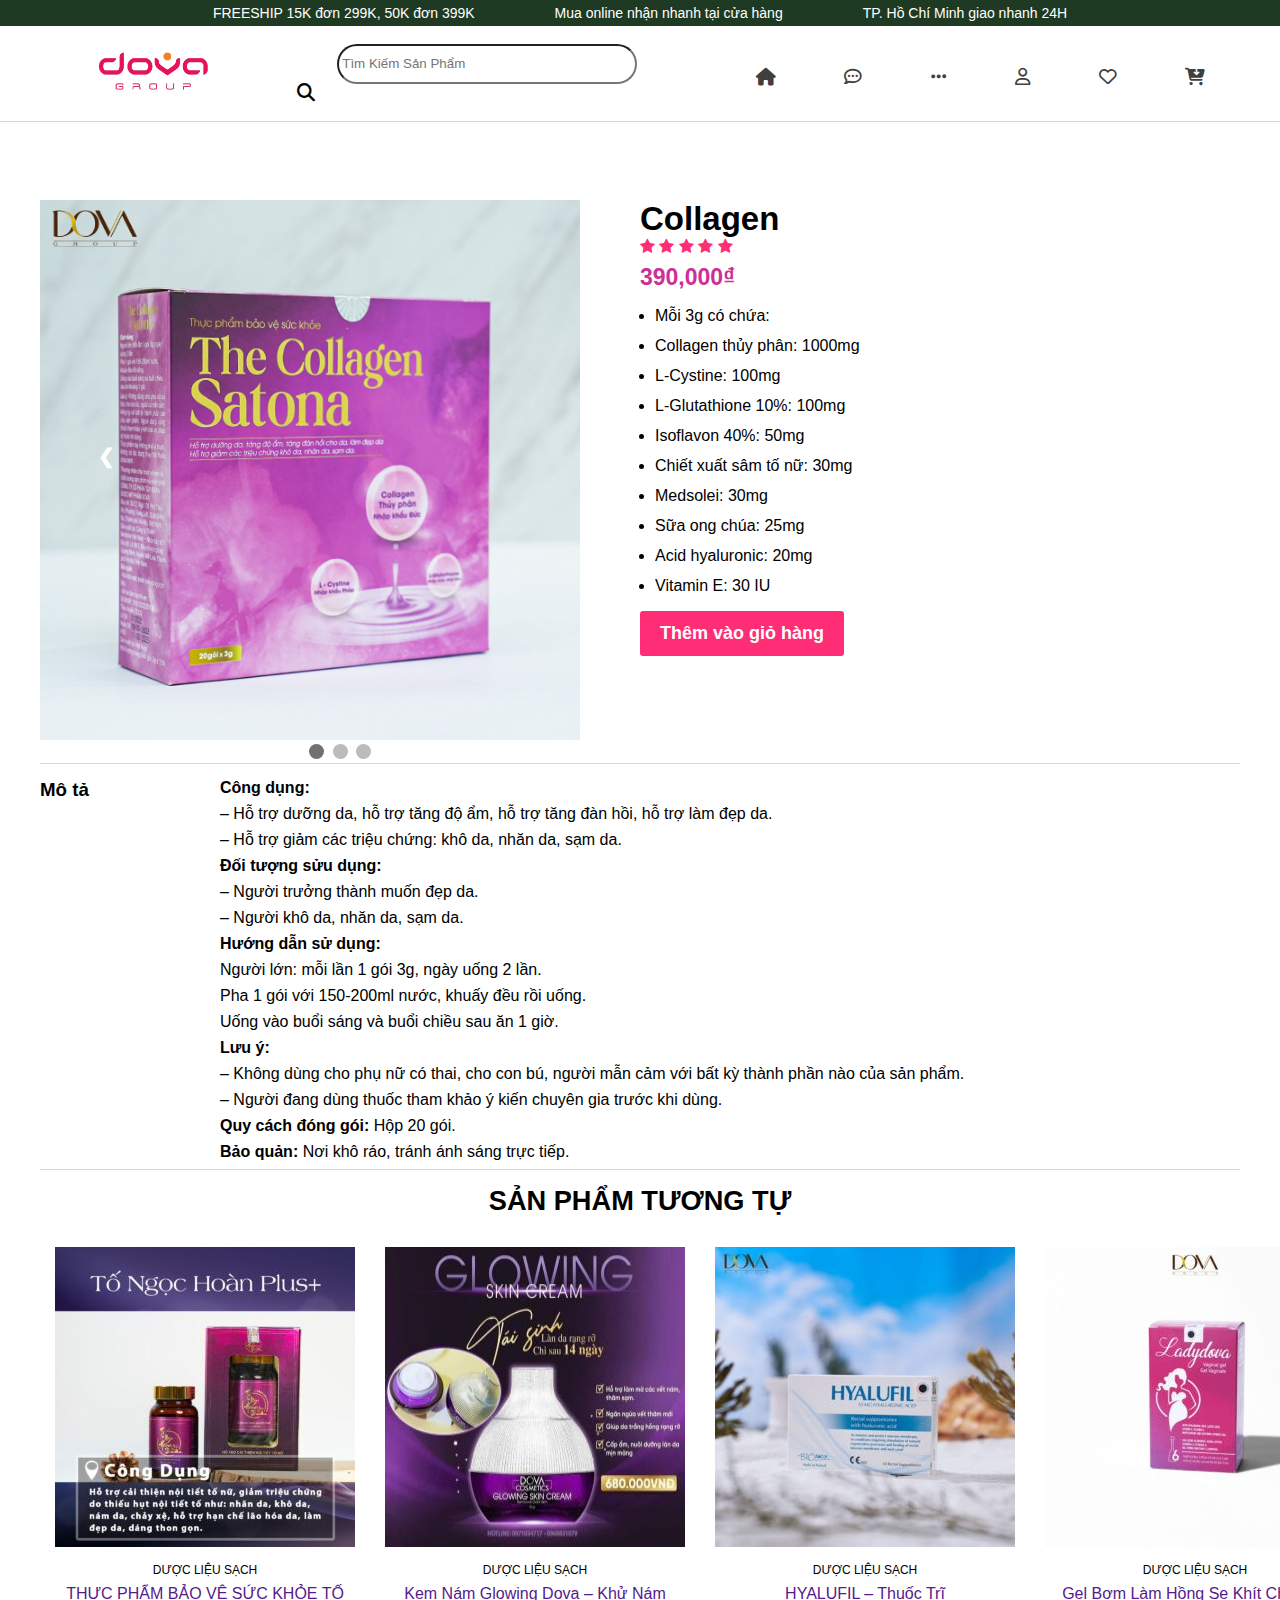
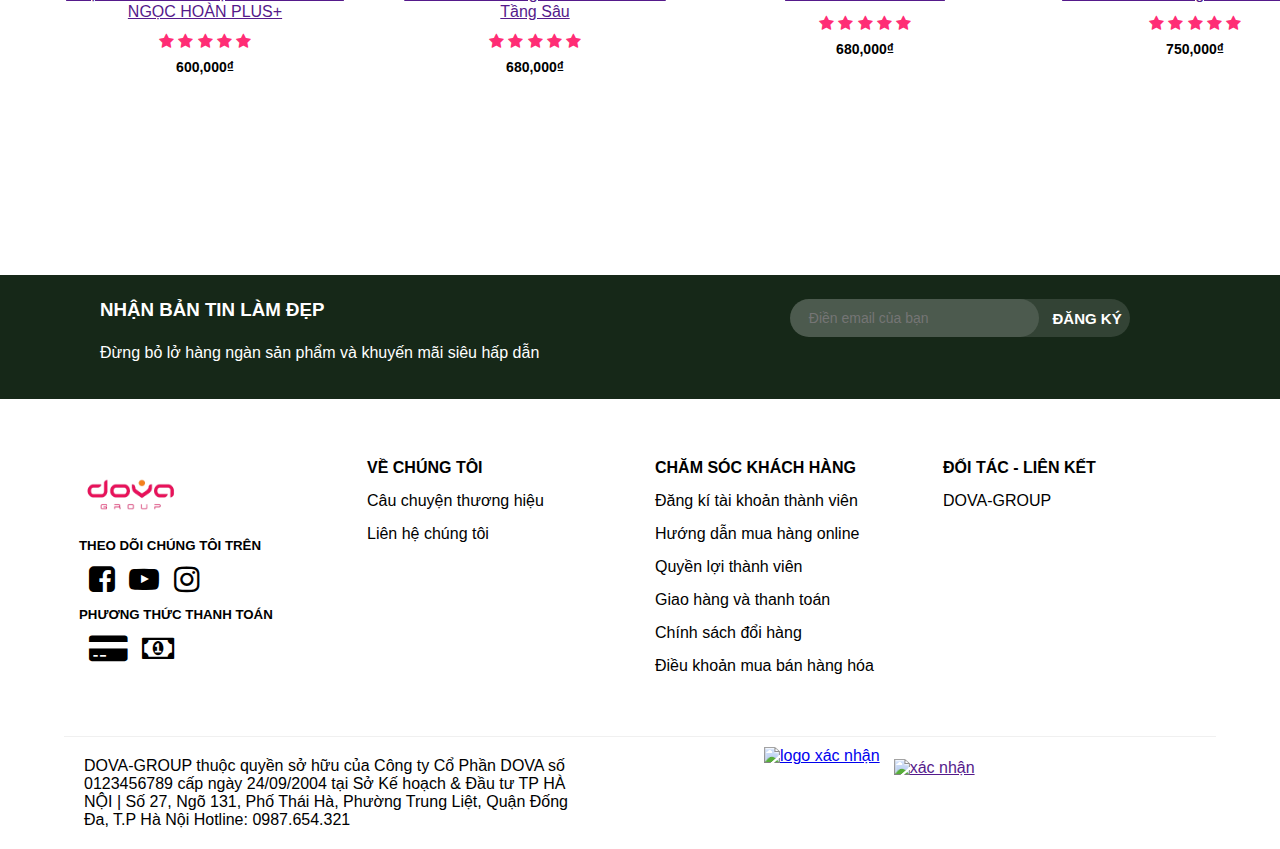
==== commit 84622879: "rr" ====
--- a/product-detail.html
+++ b/product-detail.html
@@ -8,6 +8,7 @@
     <link rel="stylesheet" href="https://cdnjs.cloudflare.com/ajax/libs/font-awesome/6.5.2/css/all.min.css" />
     <link rel="stylesheet" href="https://cdnjs.cloudflare.com/ajax/libs/font-awesome/4.7.0/css/font-awesome.min.css">
     <link rel="stylesheet" href="assest/css/style.css">
+    <link rel="stylesheet" href="assest/css/responsive.css">
     <link rel="stylesheet" href="assest/css/product-detail.css">
 
 </head>
@@ -27,11 +28,10 @@
                     <li class="center__header-li">
                         <img src="assest/image/logo.png" alt="logo" style="width:130px">
                     </li>
-                    <li class="center__header-li">
-                        <div class="center__header-li-search">
-                            <i class="fa-solid fa-magnifying-glass"></i>
-                        </div>
-                    </li>
+                <div class="center__header-li-search">
+                    <input type="search" placeholder=" Tìm Kiếm Sản Phẩm" class="search-header">
+                    <i class="fa-solid fa-magnifying-glass"></i>
+                </div>
                     <li class="center__header-li">
                         <a href=""><i class="fa-solid fa-house"></i><span class="center__header-span">Cửa hàng</span></a>
 
--- a/assest/css/style.css
+++ b/assest/css/style.css
@@ -15,12 +15,11 @@
 }
 
 .top__header {
-
     display: flex;
     justify-content: center;
     align-content: center;
     background-color: #1f3a22;
-    width: auto;
+    width: 100%;
     height: 26px;
     position: relative;
 }
@@ -28,11 +27,12 @@
 .top__header-sale {
     font-size: 14px;
     margin-left: 20px;
+    margin-right: 20px;
     margin-top: 5px;
     color: white;
 }
 
-.space {
+.top__header-sale_space {
     width: 3px;
     height: 3px;
     min-width: 3px;
@@ -57,8 +57,13 @@
     max-width: 1300px;
     position: relative;
     width: 90%;
+    margin: 0px 10px;
     margin-left: 4%;
-
+    
+}
+.icon_toggle {
+    list-style: none;
+    cursor: pointer;
 }
 .icon-backend {
     list-style: none;
@@ -66,9 +71,8 @@
 .center__header-li {
     list-style: none;
     color: rgb(64, 63, 63);
-    
-
-}
+}
+
 .center__header-li-space {
     list-style: none;
     height: 20px;
@@ -82,11 +86,14 @@
 .center__header-li-search {
     margin-right: 50px;
     margin-left: 50px;
+    
 }
 .center__header-li-search .search-header {
-    width: 260px;
+    
+    width: 300px;
+    max-width: 300px;
     height: 40px;
-    border-radius: 40px;
+    border-radius: 42px;
 
 }
 
@@ -286,7 +293,7 @@
 /* list danh mục */
 .grid {
     width: 360px;
-    height: 764px;
+    height: 76%;
     margin-left: 30px;
 }
 
@@ -379,8 +386,9 @@
 }
 .product-price {
     font-weight: 600;
-    font-size: 24px;
+    font-size: 23px;
     margin-bottom: 16px;
+    color: #cd2e98;
 }
 
 .product-short-description {
@@ -559,6 +567,8 @@
     font-size: 17px;
     margin-top: 10px;
     margin-bottom: 15px;
+    text-align: center;
+    color: #d55392;
 }
 .see-more a {
     text-align: center;
@@ -640,13 +650,12 @@
     margin-bottom: 15px;
 }
 
- /* maybe */
+/* maybe */
 ul.maybe {
     display: flex;
     flex-wrap: wrap;
     justify-content: center;
     list-style: none;
-    
 }
 ul.maybe li {
     flex-basis: 12%;
@@ -654,7 +663,6 @@
     padding-right: 1px;
     box-sizing: border-box;
     margin-bottom: 18px;
-    margin-top: 172px;
 }
 ul.maybe li img {
     max-width: 100%;
@@ -667,8 +675,9 @@
 ul.maybe li:hover img {
     transform: scale(1.1);
 }
+
 .huong {
-    font-size: 12px;
+    font-size: 23px;
     padding: 10px 15px;
     color: rgb(64, 63, 64);
     border: 2px solid rgb(64, 63, 64);
@@ -802,9 +811,54 @@
     margin-right: 20px;
     padding: 20px ;
 }
+
 .footer-bottom-support-right {
    padding-left: 150px;
-   
    margin-top: 10px;
    display: flex;
-}+}
+
+
+/*  */
+
+.icon_toggle-sidenav {
+    height: 100%;
+    width: 0;
+    position: fixed;
+    z-index: 2;
+    top: 0;
+    left: 0;
+    background-color: #f6f1f1;
+    overflow-x: hidden;
+    transition: 0.5s;
+    padding-top: 60px;
+}
+.icon_toggle-sidenav a {
+    padding: 8px 8px 8px 32px;
+    text-decoration: none;
+    font-size: 25px;
+    color: #1b1b1b;
+    display: block;
+    transition: 0.3s;
+}
+
+.icon_toggle-sidenav a:hover {
+    color: #ec5b9f;
+}
+
+.icon_toggle-sidenav .icon_toggle-closebtn {
+    position: absolute;
+    top: 0;
+    right: 25px;
+    font-size: 36px;
+    margin-left: 50px;
+}
+
+.icon_toggle-sidenav a {
+    font-size: 18px;
+}
+@media screen and (max-height: 450px) {
+    .icon_toggle-sidenav {padding-top: 15px;}
+    .icon_toggle-sidenav a {font-size: 18px;}
+}
+  --- a/assest/css/responsive.css
+++ b/assest/css/responsive.css
@@ -0,0 +1,174 @@
+/* PC Pro */
+@media (min-width: 1300px) {
+    .icon_toggle{
+        display: none;
+    }
+}
+/* PC */
+@media (min-width: 1024px) and (max-width: 1300px){
+    
+    .center__header-li img{
+        object-fit: contain;
+        vertical-align: middle;
+    }
+
+    .grid__row{
+        display: none;
+    }
+    .center__header-span{
+        display: none;
+    }
+    .bottom__header-menu .bottom__header-li{
+        display: block;
+        display: none;
+    }
+    .center__header-ul{
+        justify-content: none;
+    }
+    .center__header {
+        margin-left: 3%;
+    }
+    .bottom__header-menu {
+        border-bottom: 0px solid #d3d7d3;
+    }
+    .bottom__header-menu ul {
+        height: 0px;
+    }
+    #slider .bgr {
+        margin-left: 0px;
+        margin-top: -40px;
+    }
+    .ic .fa-user {
+        margin-top: 99%;
+        margin-left: 85%;
+    }
+    .ic .fa-cart-arrow-down {
+        margin-left: 84%;
+    }
+    
+}
+/* Tablet */
+@media (min-width: 768px) and (max-width: 1024px) {
+    #slider{
+        max-width: 100%;
+    }
+    .grid__row{
+        display: none;
+    }
+    .center__header-span{
+        display: none;
+    }
+    .bottom__header-menu .bottom__header-li{
+        display: block;
+        display: none;
+    }
+    .center__header-ul{
+        justify-content: none;
+    }
+    .center__header {
+        margin-left: 3%;
+
+    }
+    .bottom__header-menu {
+        border-bottom: 0px solid #d3d7d3;
+    }
+    .bottom__header-menu ul {
+        height: 0px;
+    }
+    #slider .bgr {
+        margin-left: 0px;
+        margin-top: -40px;
+    }
+    .ic .fa-user {
+        margin-top: 150%;
+        margin-left: 85%;
+    }
+    .ic .fa-cart-arrow-down {
+        margin-left: 84%;
+    }
+    .center__header-li a i{
+        padding: 0px 10px;
+    }
+    .fa-waze {
+        margin-left: 10px;
+    }
+    .prev {
+        left: 0;
+    }
+    
+    
+}
+/* Mobile */
+@media (max-width: 768px) {
+    .top__header{
+        height: auto;
+    }
+    .top__header-sale {
+        text-align: center;
+    }
+    .top__header-sale:not(:first-child) {
+        display: none;
+    }
+    .top__header-sale_space {
+        display: none;
+    }
+    .center__header-li-search input {
+        display: none;
+    }
+    .center__header-li img{
+        margin-left: 90px;
+    }
+    .fa-magnifying-glass {
+        margin-left: 100px;
+    }
+    .grid__row{
+        display: none;
+    }
+    .center__header-span{
+        display: none;
+    }
+    .bottom__header-menu .bottom__header-li{
+        display: block;
+        display: none;
+    }
+    .center__header-ul{
+        justify-content: none;
+    }
+    .center__header {
+        margin-left: 3%;
+    }
+    .bottom__header-menu {
+        border-bottom: 0px solid #d3d7d3;
+    }
+    .bottom__header-menu ul {
+        height: 0px;
+    }
+    #slider .bgr {
+        margin-left: 0px;
+        margin-top: -40px;
+    }
+    .ic .fa-user {
+        margin-top: 150%;
+        margin-left: 85%;
+    }
+    .ic .fa-cart-arrow-down {
+        margin-left: 84%;
+    }
+    .prev, .next {
+        max-width: 100%;
+    }
+    .center__header-ul {
+        max-width: 100%;
+    }
+    .center__header-li a i {
+        display: none;
+    }
+    .center__header-li-space {
+        display: none;
+    }
+    .fa-waze {
+        margin-left: 10px;
+    }
+} 
+
+
